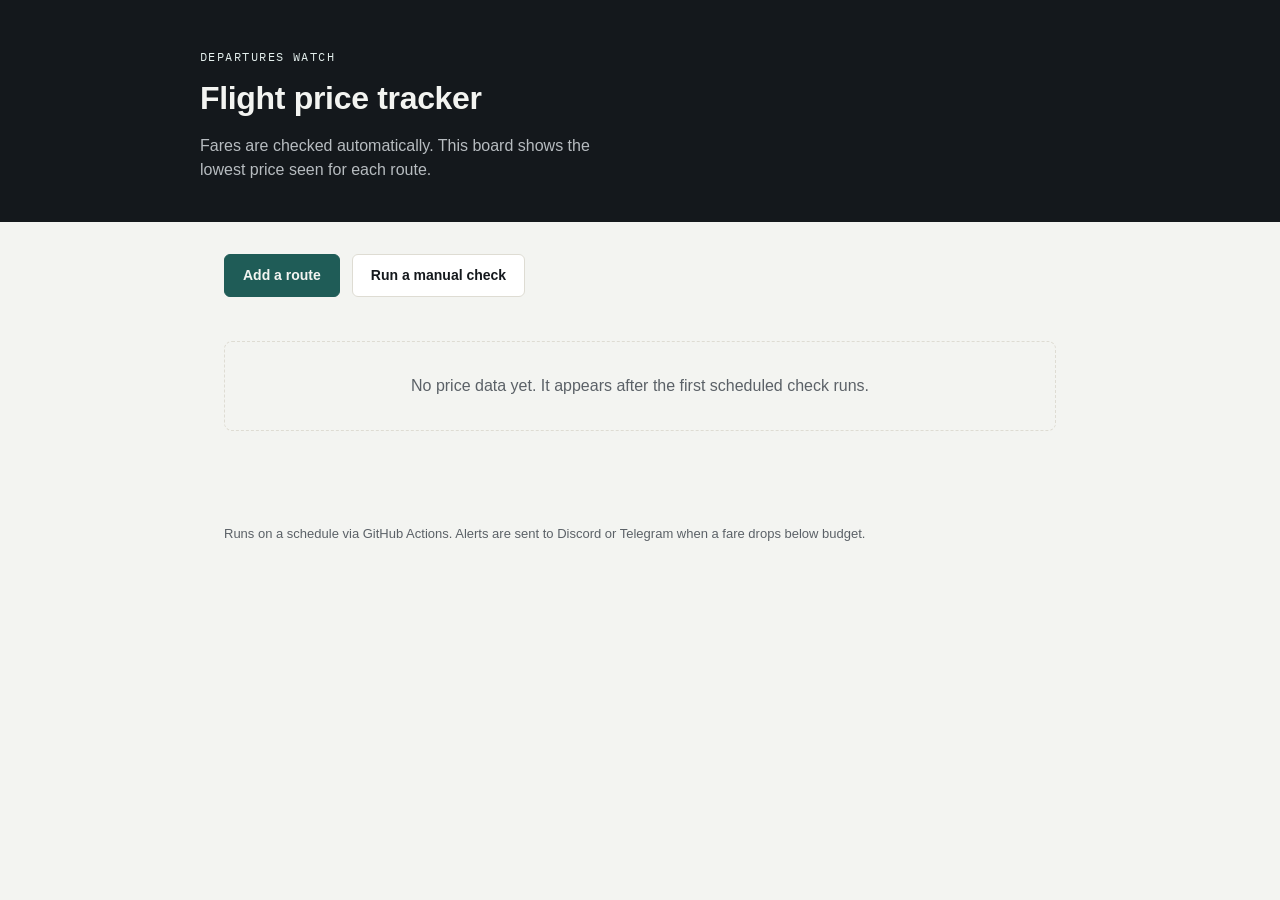
==== index.html @ 30a04524 "init" ====
<!doctype html>
<html lang="en">
<head>
<meta charset="utf-8">
<meta name="viewport" content="width=device-width, initial-scale=1">
<title>Flight price tracker</title>
<link rel="stylesheet" href="assets/style.css">
</head>
<body>

<header class="page-header">
  <div class="header-inner">
    <p class="eyebrow">Departures watch</p>
    <h1>Flight price tracker</h1>
    <p class="subtitle">Fares are checked automatically. This board shows the lowest price seen for each route.</p>
  </div>
</header>

<main>
  <div class="actions">
    <a id="add-route-link" class="button button-primary" href="#" target="_blank" rel="noopener">Add a route</a>
    <a id="manual-check-link" class="button" href="#" target="_blank" rel="noopener">Run a manual check</a>
  </div>

  <section id="route-list" class="route-list" aria-live="polite">
    <p class="empty-state" id="empty-state">Loading routes&hellip;</p>
  </section>
</main>

<footer class="page-footer">
  <p>Runs on a schedule via GitHub Actions. Alerts are sent to Discord or Telegram when a fare drops below budget.</p>
</footer>

<script src="assets/app.js"></script>
</body>
</html>
---- assets/style.css ----
@import url("https://fonts.googleapis.com/css2?family=IBM+Plex+Mono:wght@400;500;600&display=swap");

:root {
  --bg: #f3f4f1;
  --surface: #ffffff;
  --ink: #14181c;
  --ink-muted: #5b6167;
  --border: #dedcd3;
  --teal: #1f5c57;
  --teal-tint: #e3eeec;
  --tile-bg: #14181c;
  --tile-fg: #f3f4f1;
  --font-body: -apple-system, BlinkMacSystemFont, "Segoe UI", sans-serif;
  --font-mono: "IBM Plex Mono", ui-monospace, monospace;
}

* {
  box-sizing: border-box;
}

body {
  margin: 0;
  background: var(--bg);
  color: var(--ink);
  font-family: var(--font-body);
  line-height: 1.5;
}

a {
  color: inherit;
}

.page-header {
  background: var(--ink);
  color: var(--bg);
  padding: 48px 24px 40px;
}

.header-inner {
  max-width: 880px;
  margin: 0 auto;
}

.eyebrow {
  font-family: var(--font-mono);
  font-size: 12px;
  letter-spacing: 0.12em;
  text-transform: uppercase;
  color: var(--teal-tint);
  margin: 0 0 8px;
}

.page-header h1 {
  font-size: 32px;
  font-weight: 700;
  letter-spacing: -0.01em;
  margin: 0 0 12px;
}

.subtitle {
  color: #b7bcc0;
  max-width: 46ch;
  margin: 0;
}

main {
  max-width: 880px;
  margin: 0 auto;
  padding: 32px 24px 64px;
}

.actions {
  display: flex;
  gap: 12px;
  margin-bottom: 28px;
}

.button {
  display: inline-flex;
  align-items: center;
  justify-content: center;
  padding: 10px 18px;
  border-radius: 6px;
  border: 1px solid var(--border);
  background: var(--surface);
  text-decoration: none;
  font-weight: 600;
  font-size: 14px;
  transition: border-color 150ms ease, background 150ms ease;
}

.button:hover {
  border-color: var(--teal);
}

.button-primary {
  background: var(--teal);
  border-color: var(--teal);
  color: var(--bg);
}

.button-primary:hover {
  background: #184a46;
}

.button:focus-visible,
.route-card a:focus-visible {
  outline: 2px solid var(--teal);
  outline-offset: 2px;
}

.route-list {
  display: grid;
  grid-template-columns: repeat(auto-fill, minmax(260px, 1fr));
  gap: 16px;
}

.empty-state {
  grid-column: 1 / -1;
  color: var(--ink-muted);
  border: 1px dashed var(--border);
  border-radius: 8px;
  padding: 32px;
  text-align: center;
}

.route-card {
  background: var(--surface);
  border: 1px solid var(--border);
  border-radius: 8px;
  border-top: 4px solid var(--border);
  padding: 20px;
  transition: transform 150ms ease, box-shadow 150ms ease;
}

.route-card.status-under {
  border-top-color: var(--teal);
}

.route-card:hover {
  box-shadow: 0 6px 16px rgba(20, 24, 28, 0.08);
}

@media (prefers-reduced-motion: no-preference) {
  .route-card:hover {
    transform: translateY(-2px);
  }
}

.route-card-header {
  display: flex;
  align-items: flex-start;
  justify-content: space-between;
  gap: 8px;
  margin-bottom: 14px;
}

.route-card-header h2 {
  font-family: var(--font-mono);
  font-size: 18px;
  margin: 0;
  letter-spacing: 0.02em;
}

.status-badge {
  font-size: 11px;
  font-weight: 600;
  text-transform: uppercase;
  letter-spacing: 0.06em;
  padding: 4px 8px;
  border-radius: 4px;
  white-space: nowrap;
}

.status-under {
  background: var(--teal-tint);
  color: var(--teal);
}

.status-watching {
  background: #ecebe6;
  color: var(--ink-muted);
}

.route-details {
  display: grid;
  grid-template-columns: 1fr 1fr;
  gap: 12px 16px;
  margin: 0 0 16px;
}

.route-details div {
  min-width: 0;
}

.route-details dt {
  font-size: 11px;
  color: var(--ink-muted);
  margin-bottom: 2px;
}

.route-details dd {
  margin: 0;
  font-size: 14px;
}

.flap-price {
  display: flex;
  gap: 3px;
  margin-top: 4px;
}

.flap-char {
  background: var(--tile-bg);
  color: var(--tile-fg);
  font-family: var(--font-mono);
  font-weight: 500;
  font-size: 15px;
  padding: 3px 5px;
  border-radius: 3px;
  min-width: 10px;
  text-align: center;
}

.page-footer {
  max-width: 880px;
  margin: 0 auto;
  padding: 0 24px 48px;
  color: var(--ink-muted);
  font-size: 13px;
}
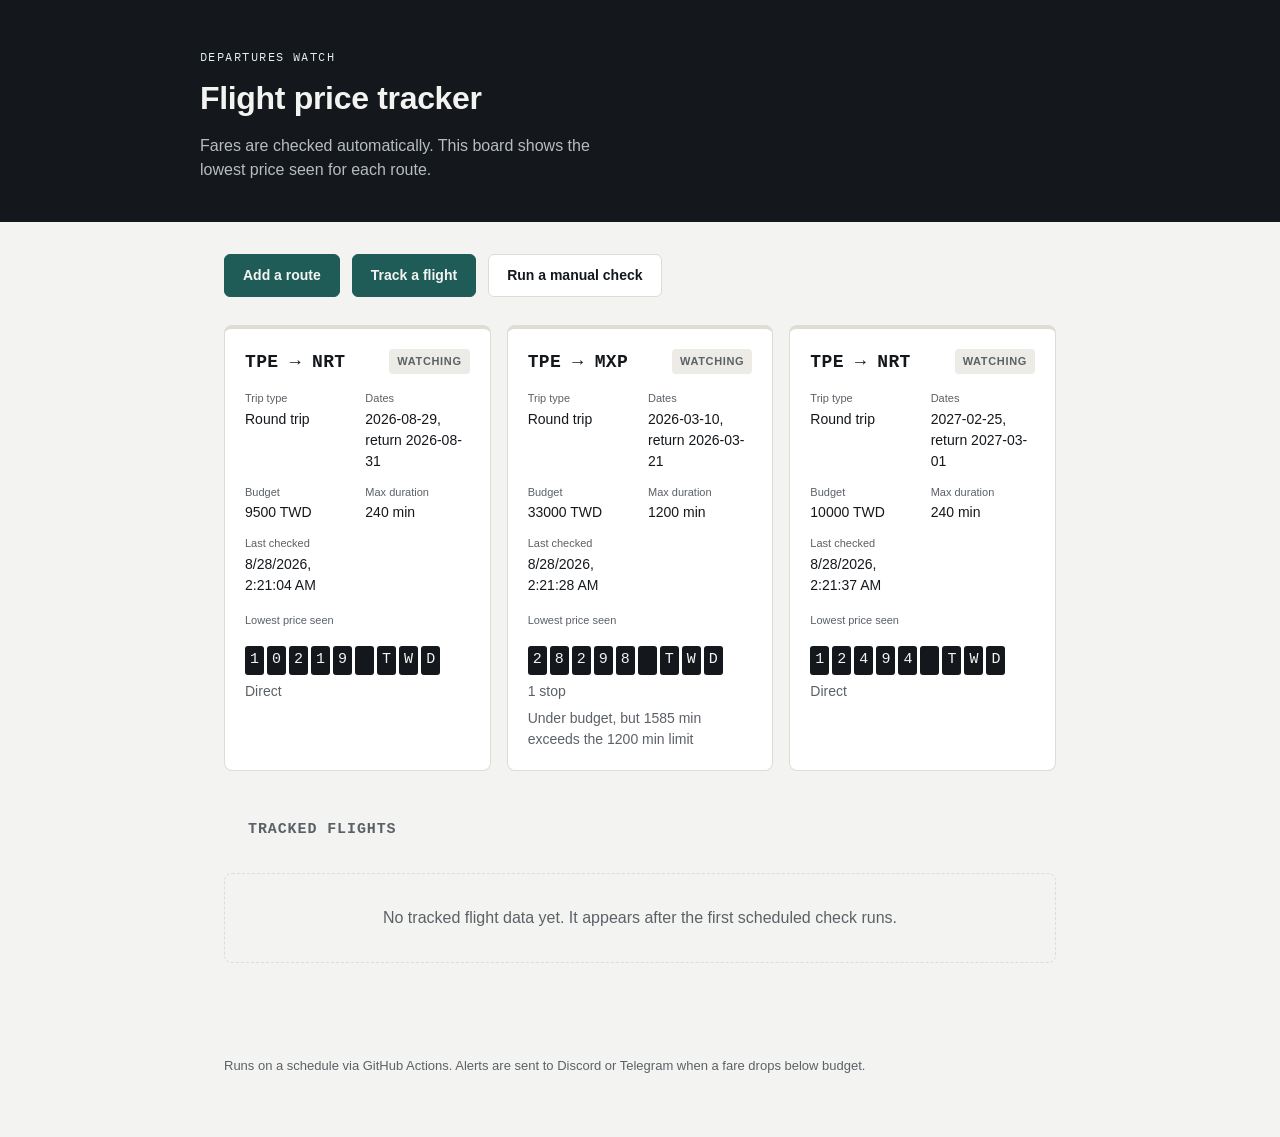
==== commit 1c71c00e: "Add track flight" ====
--- a/index.html
+++ b/index.html
@@ -19,11 +19,17 @@
 <main>
   <div class="actions">
     <a id="add-route-link" class="button button-primary" href="#" target="_blank" rel="noopener">Add a route</a>
+    <a id="add-flight-link" class="button button-primary" href="#" target="_blank" rel="noopener">Track a flight</a>
     <a id="manual-check-link" class="button" href="#" target="_blank" rel="noopener">Run a manual check</a>
   </div>
 
   <section id="route-list" class="route-list" aria-live="polite">
     <p class="empty-state" id="empty-state">Loading routes&hellip;</p>
+  </section>
+
+  <h2 class="section-heading">Tracked flights</h2>
+  <section id="tracked-flight-list" class="route-list" aria-live="polite">
+    <p class="empty-state" id="tracked-empty-state">Loading tracked flights&hellip;</p>
   </section>
 </main>
 
--- a/assets/style.css
+++ b/assets/style.css
@@ -115,6 +115,17 @@
   gap: 16px;
 }
 
+.section-heading {
+  max-width: 880px;
+  margin: 48px auto 16px;
+  padding: 0 24px;
+  font-family: var(--font-mono);
+  font-size: 15px;
+  color: var(--ink-muted);
+  text-transform: uppercase;
+  letter-spacing: 0.06em;
+}
+
 .empty-state {
   grid-column: 1 / -1;
   color: var(--ink-muted);
@@ -222,6 +233,12 @@
   text-align: center;
 }
 
+.price-note {
+  margin: 6px 0 0;
+  font-size: 14px;
+  color: var(--ink-muted);
+}
+
 .page-footer {
   max-width: 880px;
   margin: 0 auto;
@@ -229,3 +246,84 @@
   color: var(--ink-muted);
   font-size: 13px;
 }
+
+.back-link {
+  display: inline-block;
+  font-family: var(--font-mono);
+  font-size: 13px;
+  color: var(--teal-tint);
+  text-decoration: none;
+  margin-bottom: 16px;
+}
+
+.back-link:hover {
+  text-decoration: underline;
+}
+
+.route-card {
+  text-decoration: none;
+  color: inherit;
+  display: block;
+}
+
+.history-chart-wrap {
+  background: var(--surface);
+  border: 1px solid var(--border);
+  border-radius: 8px;
+  padding: 20px;
+  margin-bottom: 24px;
+}
+
+.history-chart {
+  width: 100%;
+  height: auto;
+  display: block;
+}
+
+.chart-gridline {
+  stroke: var(--border);
+  stroke-width: 1;
+}
+
+.chart-line {
+  fill: none;
+  stroke: var(--teal);
+  stroke-width: 2;
+  stroke-linejoin: round;
+  stroke-linecap: round;
+}
+
+.chart-axis-label {
+  font-family: var(--font-mono);
+  font-size: 11px;
+  fill: var(--ink-muted);
+}
+
+.history-table {
+  width: 100%;
+  border-collapse: collapse;
+  background: var(--surface);
+  border: 1px solid var(--border);
+  border-radius: 8px;
+  overflow: hidden;
+  font-size: 14px;
+}
+
+.history-table th,
+.history-table td {
+  text-align: left;
+  padding: 10px 14px;
+  border-bottom: 1px solid var(--border);
+}
+
+.history-table th {
+  font-size: 11px;
+  text-transform: uppercase;
+  letter-spacing: 0.04em;
+  color: var(--ink-muted);
+  background: var(--bg);
+}
+
+.history-table tbody tr:last-child td {
+  border-bottom: none;
+}
